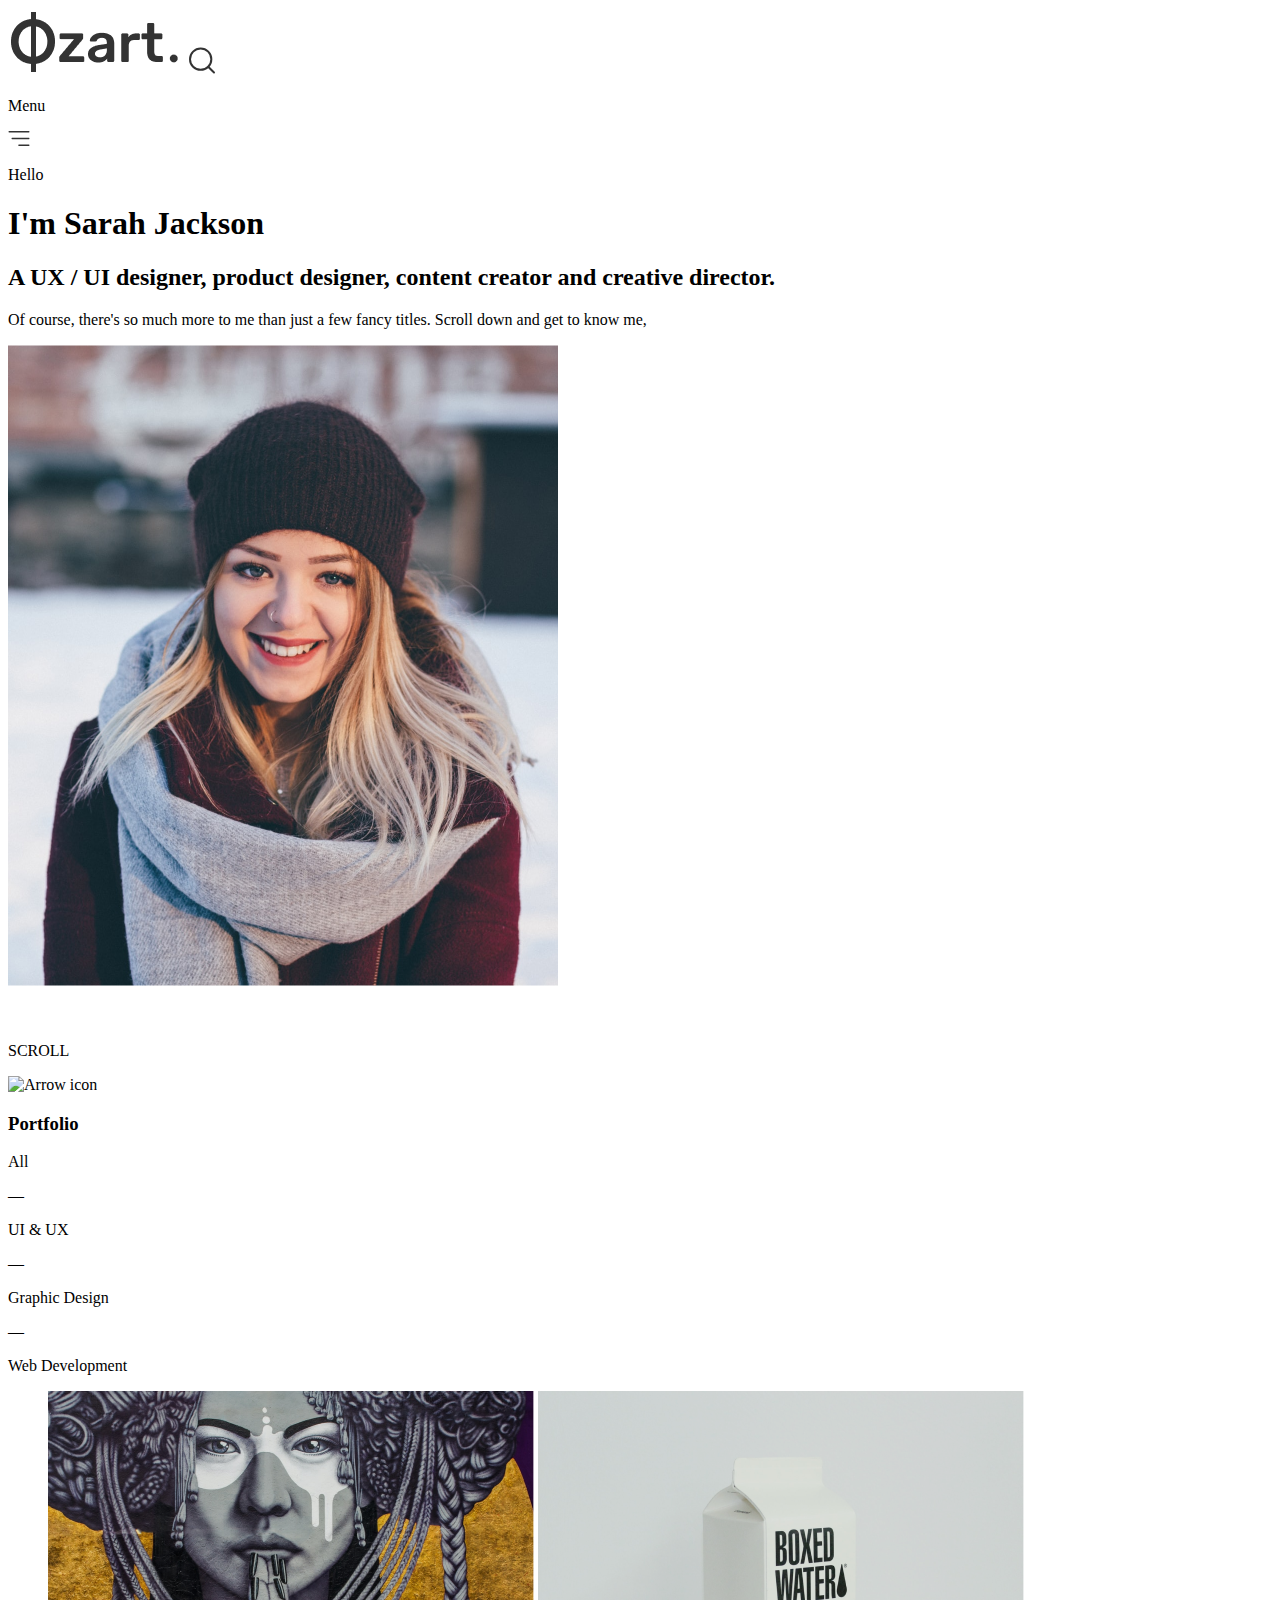
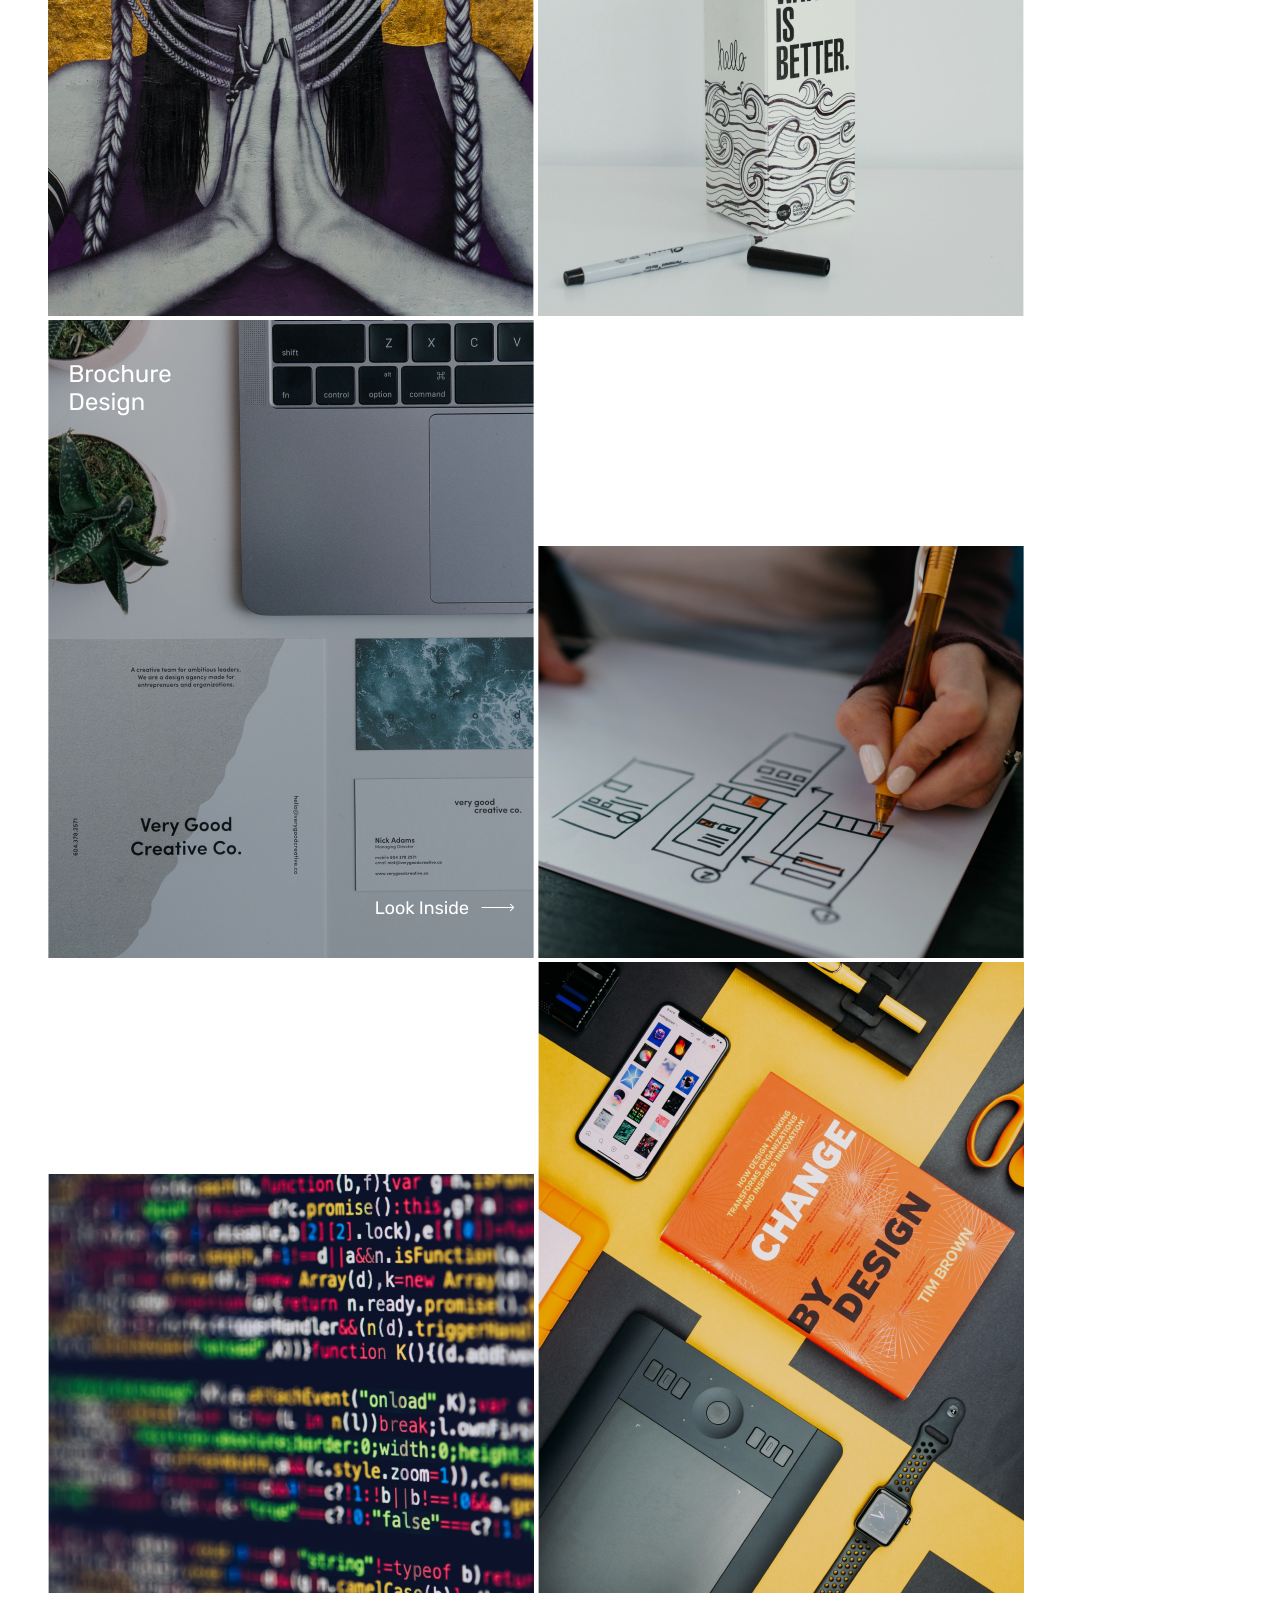
==== index.html @ 09c0f7e3 "portfolio section markup" ====
<!DOCTYPE html>
<html lang="en">
  <head>
    <meta charset="UTF-8" />
    <meta http-equiv="X-UA-Compatible" content="IE=edge" />
    <meta name="viewport" content="width=device-width, initial-scale=1.0" />
    <title>Ozart</title>
    <link rel="stylesheet" href="style.css" />
  </head>

  <body>
    <header>
      <img class="logo" src="images/ozart-logo.png" alt="Ozart logo" />

      <img class="search-icon" src="icons/search.svg" alt="Search icon" />

      <div class="menu-container">
        <p>Menu</p>
        <img src="icons/menu-icon.svg" alt="Menu icon" />
      </div>
    </header>

    <section class="hero-container">
      <article>
        <div>
          <div class="dash"></div>
          <p class="hello-text">Hello</p>
        </div>

        <h1>I&apos;m <span>Sarah Jackson</span></h1>
        <h2>
          A UX / UI designer, product designer, content creator and creative
          director.
        </h2>
        <p>
          Of course, there&apos;s so much more to me than just a few fancy
          titles. Scroll down and get to know me,
        </p>
      </article>

      <div class="hero-image-container">
        <img src="images/hero-image.png" alt="Lady in winter" />
      </div>
    </section>

    <section class="social">
      <div class="social-icons">
        <img src="icons/facebook-icon.svg" alt="Facebook icon" />
        <img src="icons/facebook-icon.svg" alt="Facebook icon" />
        <img src="icons/facebook-icon.svg" alt="Facebook icon" />
        <img src="icons/facebook-icon.svg" alt="Facebook icon" />
        <img src="icons/facebook-icon.svg" alt="Facebook icon" />
      </div>

      <div class="scroll-icon-container">
        <p>SCROLL</p>
        <img src="icons/arrow-icon.svg" alt="Arrow icon" />
      </div>

      <div class="social-empty-box"></div>
    </section>

    <section class="portfolio">
      <h3>Portfolio</h3>

      <nav>
        <p>All</p>
        <p>&mdash;</p>
        <p>UI &amp; UX</p>
        <p>&mdash;</p>
        <p>Graphic Design</p>
        <p>&mdash;</p>
        <p>Web Development</p>
      </nav>

      <figure>
        <div>
          <img src="images/photo-1.png" alt="African lady artwork" />
          <img src="images/photo-2.png" alt="Boxed water" />
        </div>

        <div>
          <img src="images/photo-3.png" alt="Brochure design" />
          <img src="images/photo-4.png" alt="Wireframe design" />
        </div>

        <div>
          <img src="images/photo-5.png" alt="Programming colorful syntax" />
          <img src="images/photo-6.png" alt="Tech lifestyle illustration" />
        </div>
      </figure>
    </section>
  </body>
</html>
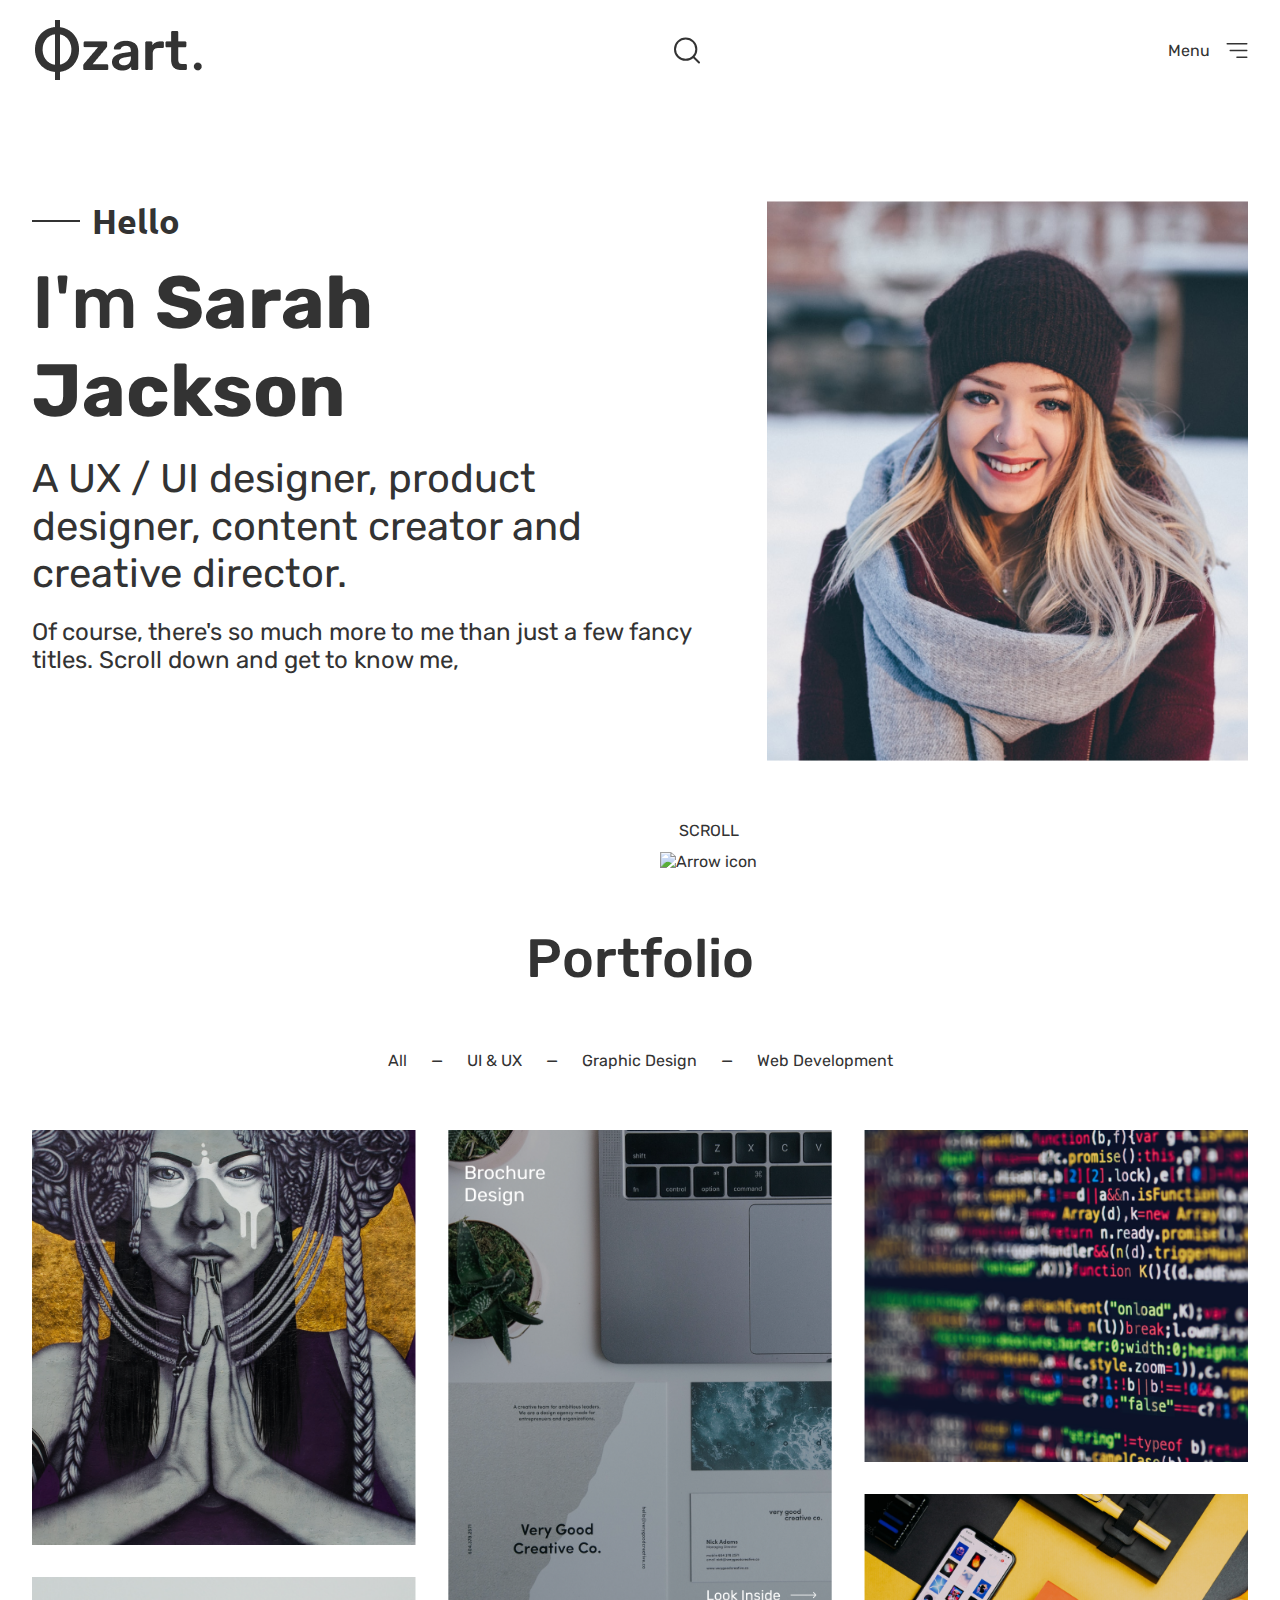
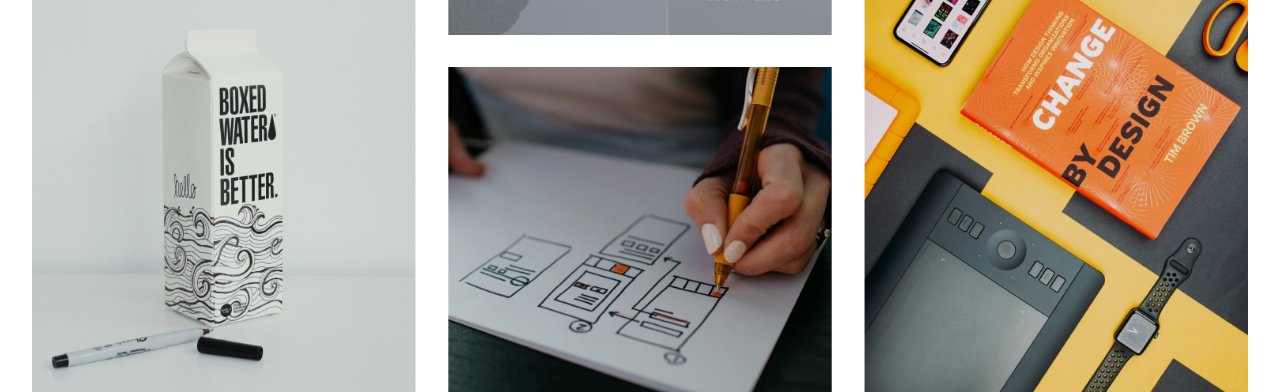
==== commit 2180b138: "styled portfolio section using flexbox" ====
--- a/index.html
+++ b/index.html
@@ -74,20 +74,20 @@
       </nav>
 
       <figure>
-        <div>
+        <figure>
           <img src="images/photo-1.png" alt="African lady artwork" />
           <img src="images/photo-2.png" alt="Boxed water" />
-        </div>
+        </figure>
 
-        <div>
+        <figure>
           <img src="images/photo-3.png" alt="Brochure design" />
           <img src="images/photo-4.png" alt="Wireframe design" />
-        </div>
+        </figure>
 
-        <div>
+        <figure>
           <img src="images/photo-5.png" alt="Programming colorful syntax" />
           <img src="images/photo-6.png" alt="Tech lifestyle illustration" />
-        </div>
+        </figure>
       </figure>
     </section>
   </body>
--- a/style.css
+++ b/style.css
@@ -0,0 +1,216 @@
+@import url("https://fonts.googleapis.com/css2?family=Rubik:wght@300;400;500;700;900&family=Ubuntu:wght@300;400;700&display=swap");
+
+:root {
+  font-family: "Rubik";
+  color: #333333;
+}
+
+* {
+  margin: 0;
+  padding: 0;
+  box-sizing: border-box;
+}
+
+body {
+  max-width: 1520px;
+  margin: 0 auto;
+  /* reduce this to 20px on screens
+  smaller than 768px */
+  padding: 0 32px;
+}
+
+header {
+  padding: 16px 0;
+  display: flex;
+  justify-content: space-between;
+  align-items: center;
+}
+
+.menu-container {
+  display: flex;
+  align-items: center;
+  gap: 16px;
+}
+
+.hero-container {
+  display: flex;
+  justify-content: space-between;
+  gap: 71px;
+  padding-top: 100px;
+}
+
+.hero-container article {
+  width: 58%;
+  display: flex;
+  flex-direction: column;
+  gap: 20px;
+}
+
+.hero-container > div {
+  width: 42%;
+  position: relative;
+}
+
+.hero-container > div img {
+  width: 100%;
+}
+
+.hero-container article > div {
+  display: flex;
+  align-items: center;
+  gap: 12px;
+}
+
+.dash {
+  width: 48px;
+  height: 2px;
+  background-color: #333333;
+}
+
+.hello-text {
+  font-family: "Ubuntu";
+  font-size: 34px;
+  font-weight: 700;
+  line-height: 39.07px;
+}
+
+.hero-container article h1 {
+  font-size: 74px;
+  line-height: 87.69px;
+  font-weight: 500;
+}
+
+.hero-container article h1 span {
+  font-weight: 700;
+}
+
+.hero-container article h2 {
+  font-size: 40px;
+  font-weight: 400;
+  line-height: 47.4px;
+}
+
+.hero-container article > p {
+  font-size: 24px;
+  line-height: 28.44px;
+  font-weight: 400;
+}
+
+.social {
+  display: flex;
+  justify-content: space-between;
+  padding: 56px 0;
+}
+
+.social-icons {
+  display: flex;
+  align-items: center;
+  gap: 31.84px;
+}
+
+.scroll-icon-container {
+  display: flex;
+  flex-direction: column;
+  gap: 12px;
+  align-items: center;
+}
+
+.social-empty-box {
+  width: 150px;
+}
+
+.portfolio {
+  display: flex;
+  flex-direction: column;
+  gap: 60px;
+  align-items: center;
+}
+
+.portfolio h3 {
+  font-size: 54px;
+  font-weight: 500;
+  line-height: 63.99px;
+  text-align: center;
+}
+
+.portfolio nav {
+  display: flex;
+  align-items: center;
+  gap: 24px;
+}
+
+.portfolio figure {
+  display: flex;
+  gap: 32px;
+}
+
+.portfolio figure > figure {
+  position: relative;
+  width: 33.33%;
+  display: flex;
+  flex-direction: column;
+  gap: 32px;
+}
+
+.portfolio figure > figure > img {
+  width: 100%;
+}
+
+/* media query */
+@media screen and (max-width: 768px) {
+  body {
+    padding: 0 20px;
+  }
+
+  .hero-container {
+    flex-direction: column;
+  }
+
+  .hero-container > * {
+    width: 100% !important;
+  }
+
+  .social {
+    align-items: center;
+    justify-content: center;
+  }
+
+  .scroll-icon-container,
+  .social-empty-box {
+    display: none;
+  }
+}
+
+@media screen and (max-width: 400px) {
+  body {
+    padding: 0 16px;
+  }
+
+  .search-icon {
+    display: none;
+  }
+
+  .logo {
+    width: 96px;
+    height: 38px;
+  }
+
+  .menu-container p {
+    display: none;
+  }
+
+  .hero-container {
+    padding-top: 80px;
+  }
+
+  .hero-container article h1 {
+    font-size: 32px;
+    line-height: 38px;
+  }
+
+  .hero-container article h2,
+  .hero-container article p {
+    font-size: 18px;
+    line-height: 21px;
+  }
+}
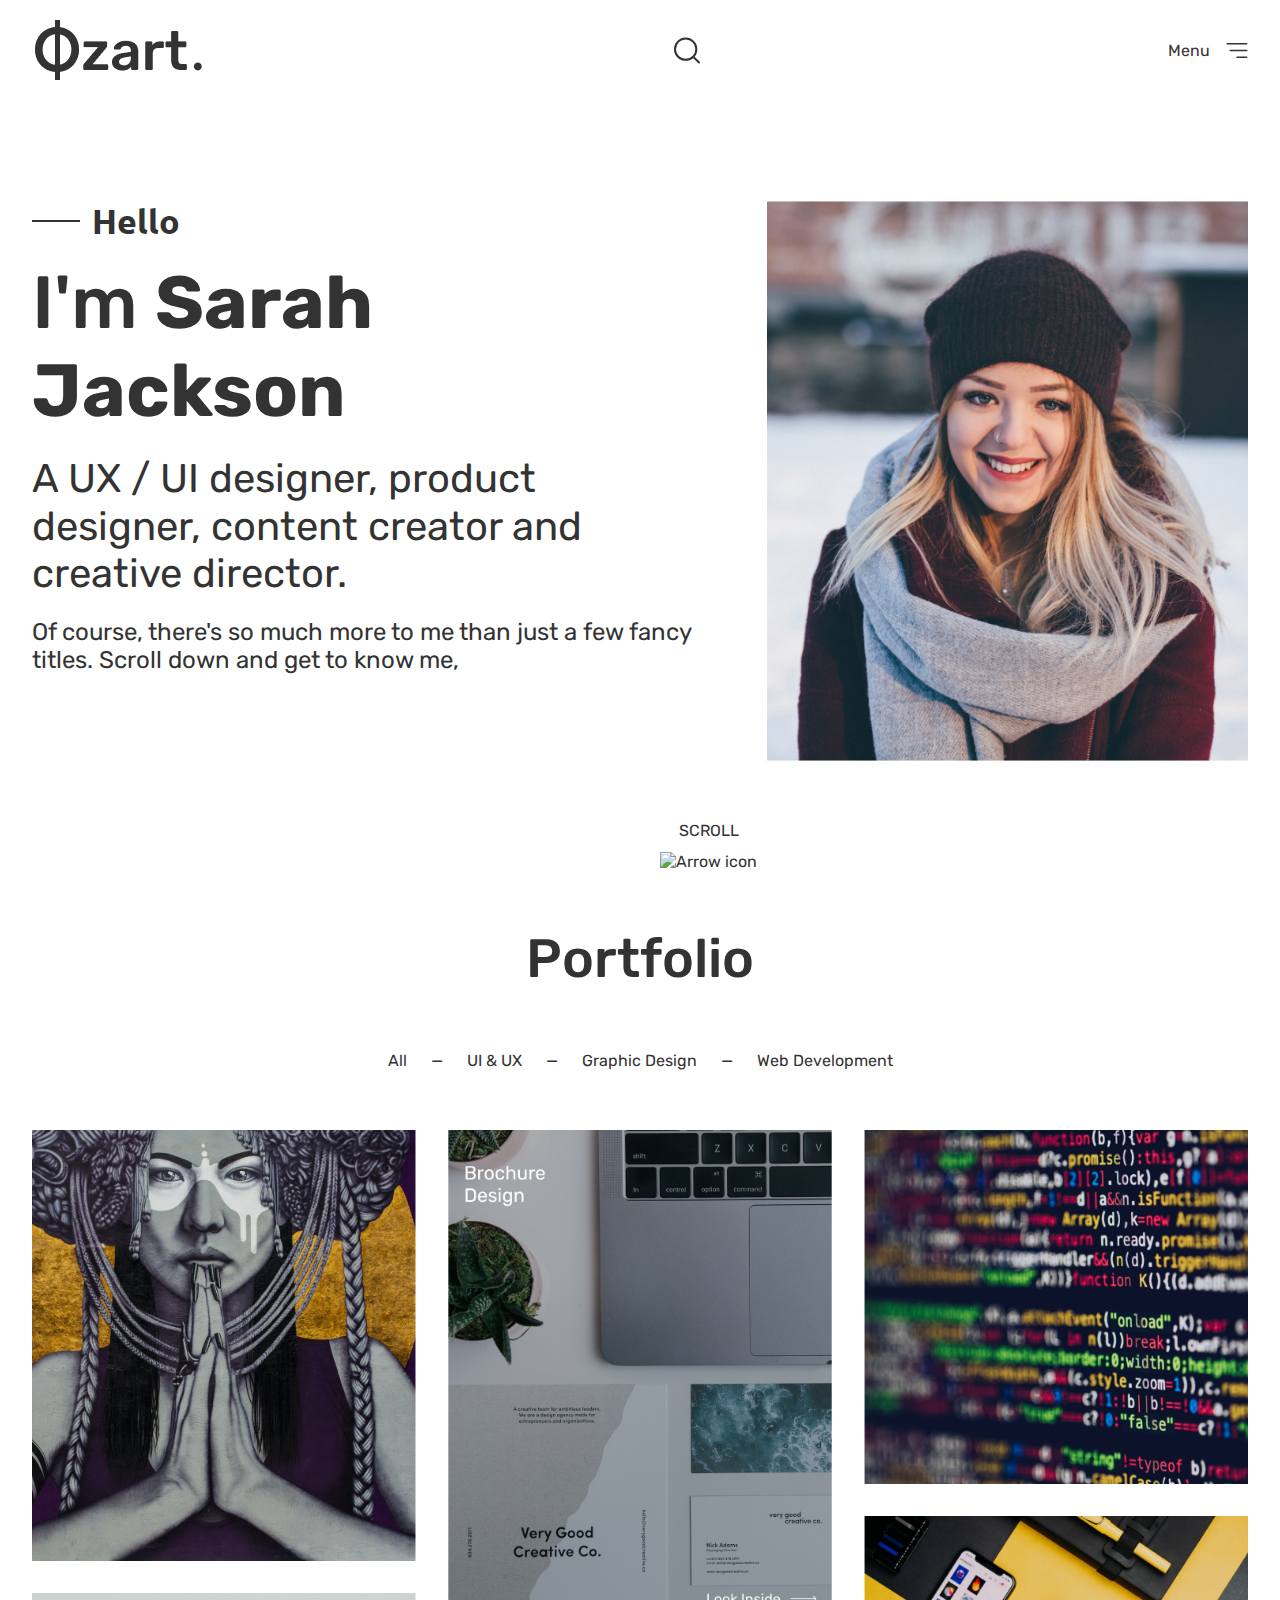
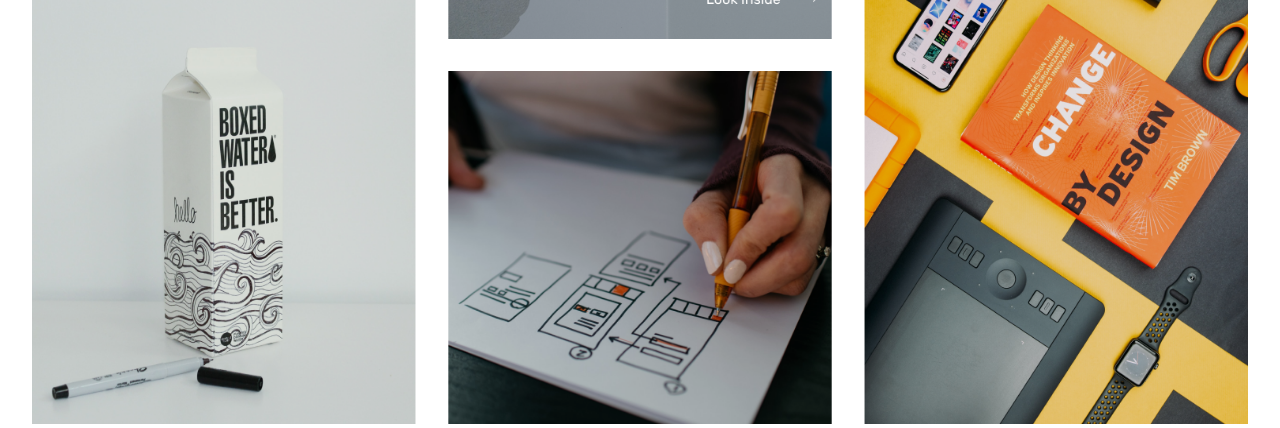
==== commit e3a01502: "styled portfolio section using grid" ====
--- a/index.html
+++ b/index.html
@@ -74,20 +74,29 @@
       </nav>
 
       <figure>
-        <figure>
+        <div>
           <img src="images/photo-1.png" alt="African lady artwork" />
+        </div>
+
+        <div>
+          <img src="images/photo-3.png" alt="Brochure design" />
+        </div>
+
+        <div>
+          <img src="images/photo-5.png" alt="Programming colorful syntax" />
+        </div>
+
+        <div>
           <img src="images/photo-2.png" alt="Boxed water" />
-        </figure>
+        </div>
 
-        <figure>
-          <img src="images/photo-3.png" alt="Brochure design" />
+        <div>
           <img src="images/photo-4.png" alt="Wireframe design" />
-        </figure>
+        </div>
 
-        <figure>
-          <img src="images/photo-5.png" alt="Programming colorful syntax" />
+        <div>
           <img src="images/photo-6.png" alt="Tech lifestyle illustration" />
-        </figure>
+        </div>
       </figure>
     </section>
   </body>
--- a/style.css
+++ b/style.css
@@ -139,7 +139,7 @@
   gap: 24px;
 }
 
-.portfolio figure {
+/* .portfolio figure {
   display: flex;
   gap: 32px;
 }
@@ -154,6 +154,52 @@
 
 .portfolio figure > figure > img {
   width: 100%;
+} */
+
+.portfolio figure {
+  display: grid;
+  grid-template-columns: repeat(3, 1fr);
+  grid-template-rows: repeat(12, 1fr);
+  gap: 32px;
+}
+
+.portfolio figure > div {
+  position: relative;
+}
+
+.portfolio figure > div > img {
+  width: 100%;
+  height: 100%;
+}
+
+.portfolio figure div:nth-child(1) {
+  grid-row-start: 1;
+  grid-row-end: 7;
+}
+
+.portfolio figure div:nth-child(4) {
+  grid-row-start: 7;
+  grid-row-end: 13;
+}
+
+.portfolio figure div:nth-child(2) {
+  grid-row-start: 1;
+  grid-row-end: 8;
+}
+
+.portfolio figure div:nth-child(5) {
+  grid-row-start: 8;
+  grid-row-end: 13;
+}
+
+.portfolio figure div:nth-child(3) {
+  grid-row-start: 1;
+  grid-row-end: 6;
+}
+
+.portfolio figure div:nth-child(6) {
+  grid-row-start: 6;
+  grid-row-end: 13;
 }
 
 /* media query */
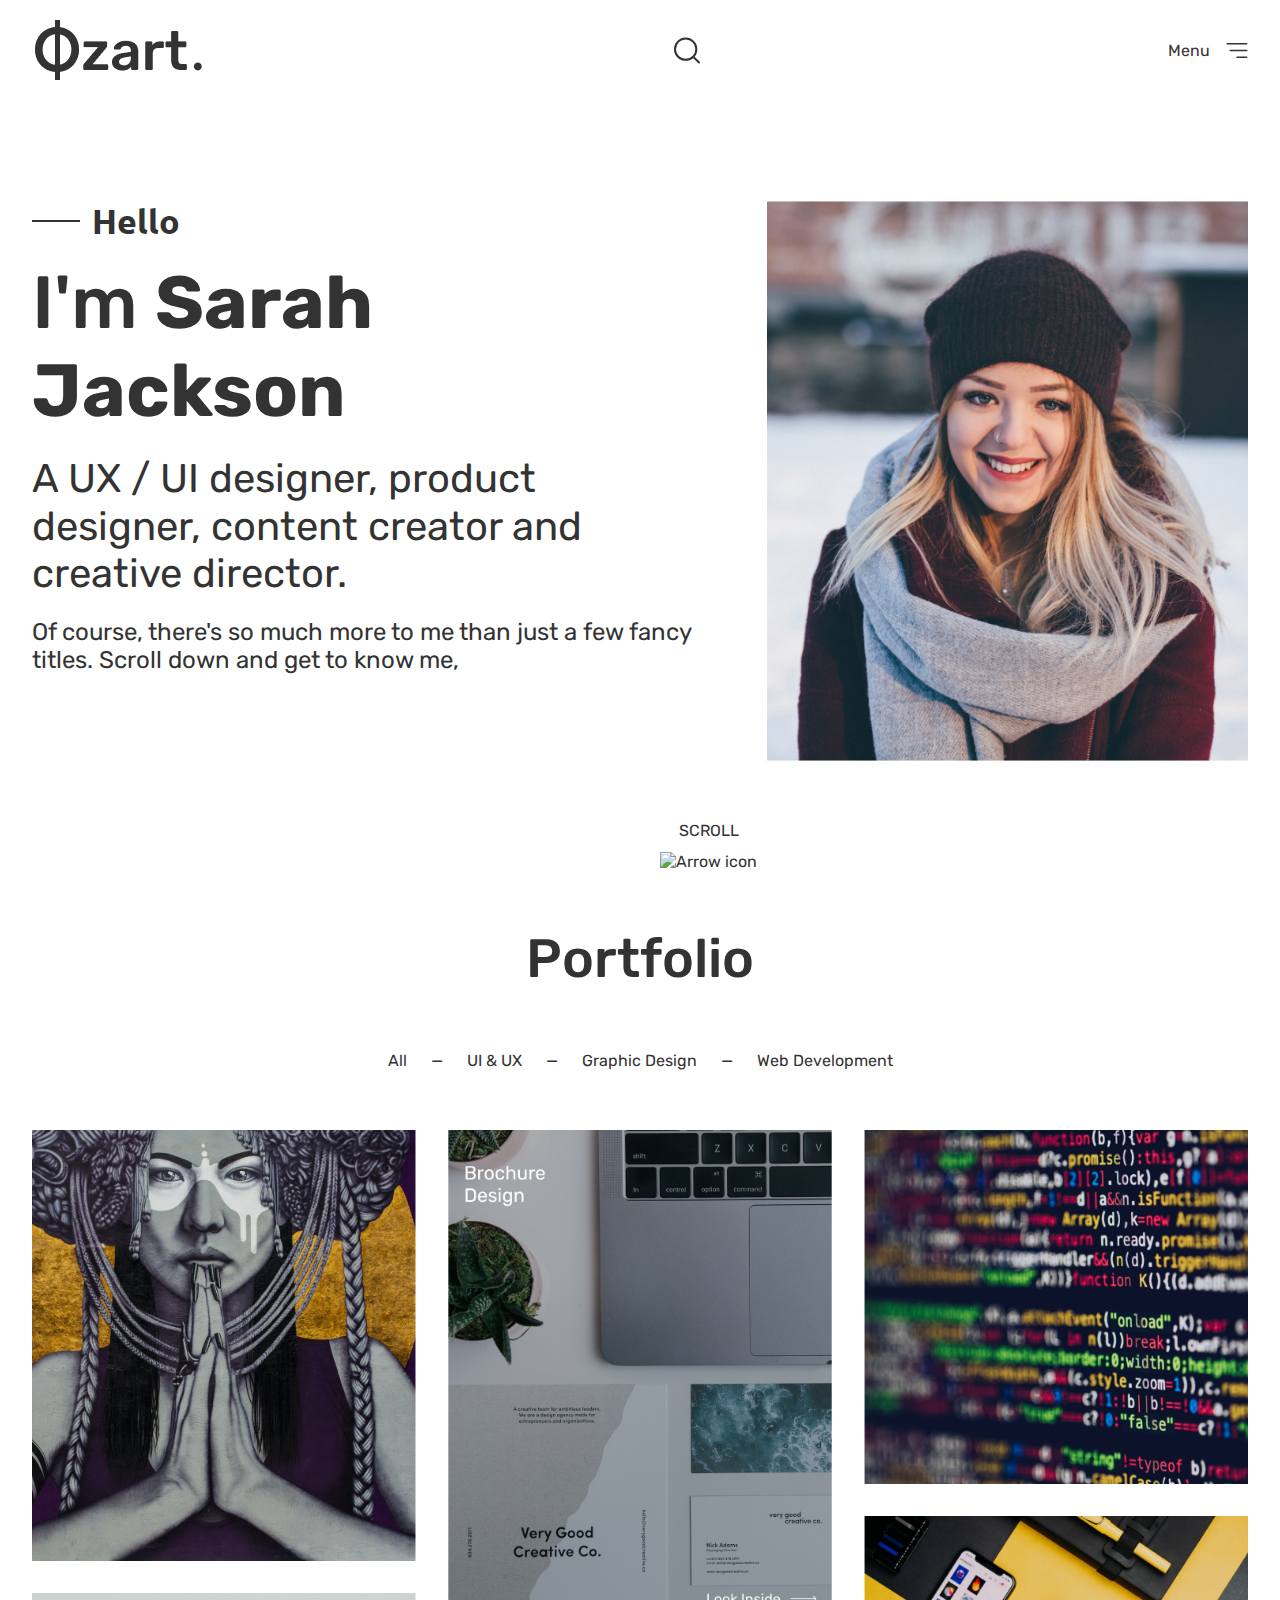
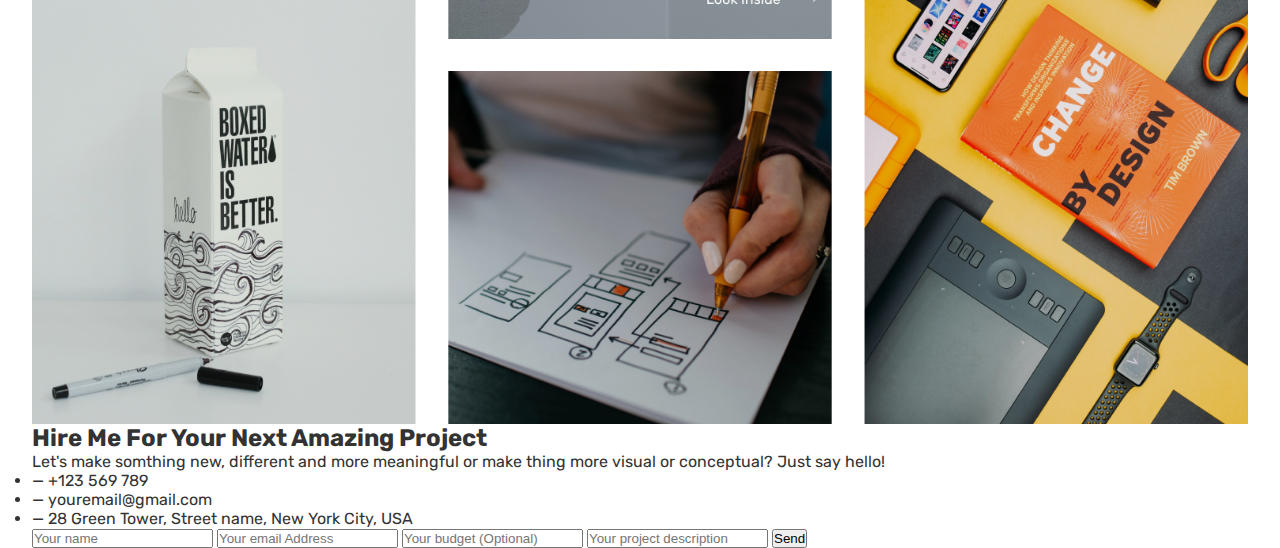
==== commit 2d76a202: "markup for contact section" ====
--- a/index.html
+++ b/index.html
@@ -99,5 +99,41 @@
         </div>
       </figure>
     </section>
+
+    <section class="contact">
+      <h2>Hire Me For Your Next Amazing Project</h2>
+
+      <div>
+        <article>
+          <p>
+            Let&apos;s make somthing new, different and more meaningful or make
+            thing more visual or conceptual? Just say hello!
+          </p>
+
+          <ul>
+            <li>
+              <p>&mdash; +123 569 789</p>
+            </li>
+
+            <li>
+              <p>&mdash; youremail@gmail.com</p>
+            </li>
+
+            <li>
+              <p>&mdash; 28 Green Tower, Street name, New York City, USA</p>
+            </li>
+          </ul>
+        </article>
+
+        <form>
+          <input type="text" placeholder="Your name" />
+          <input type="email" placeholder="Your email Address" />
+          <input type="number" placeholder="Your budget (Optional)" />
+          <input type="text" placeholder="Your project description" />
+
+          <button type="submit">Send</button>
+        </form>
+      </div>
+    </section>
   </body>
 </html>
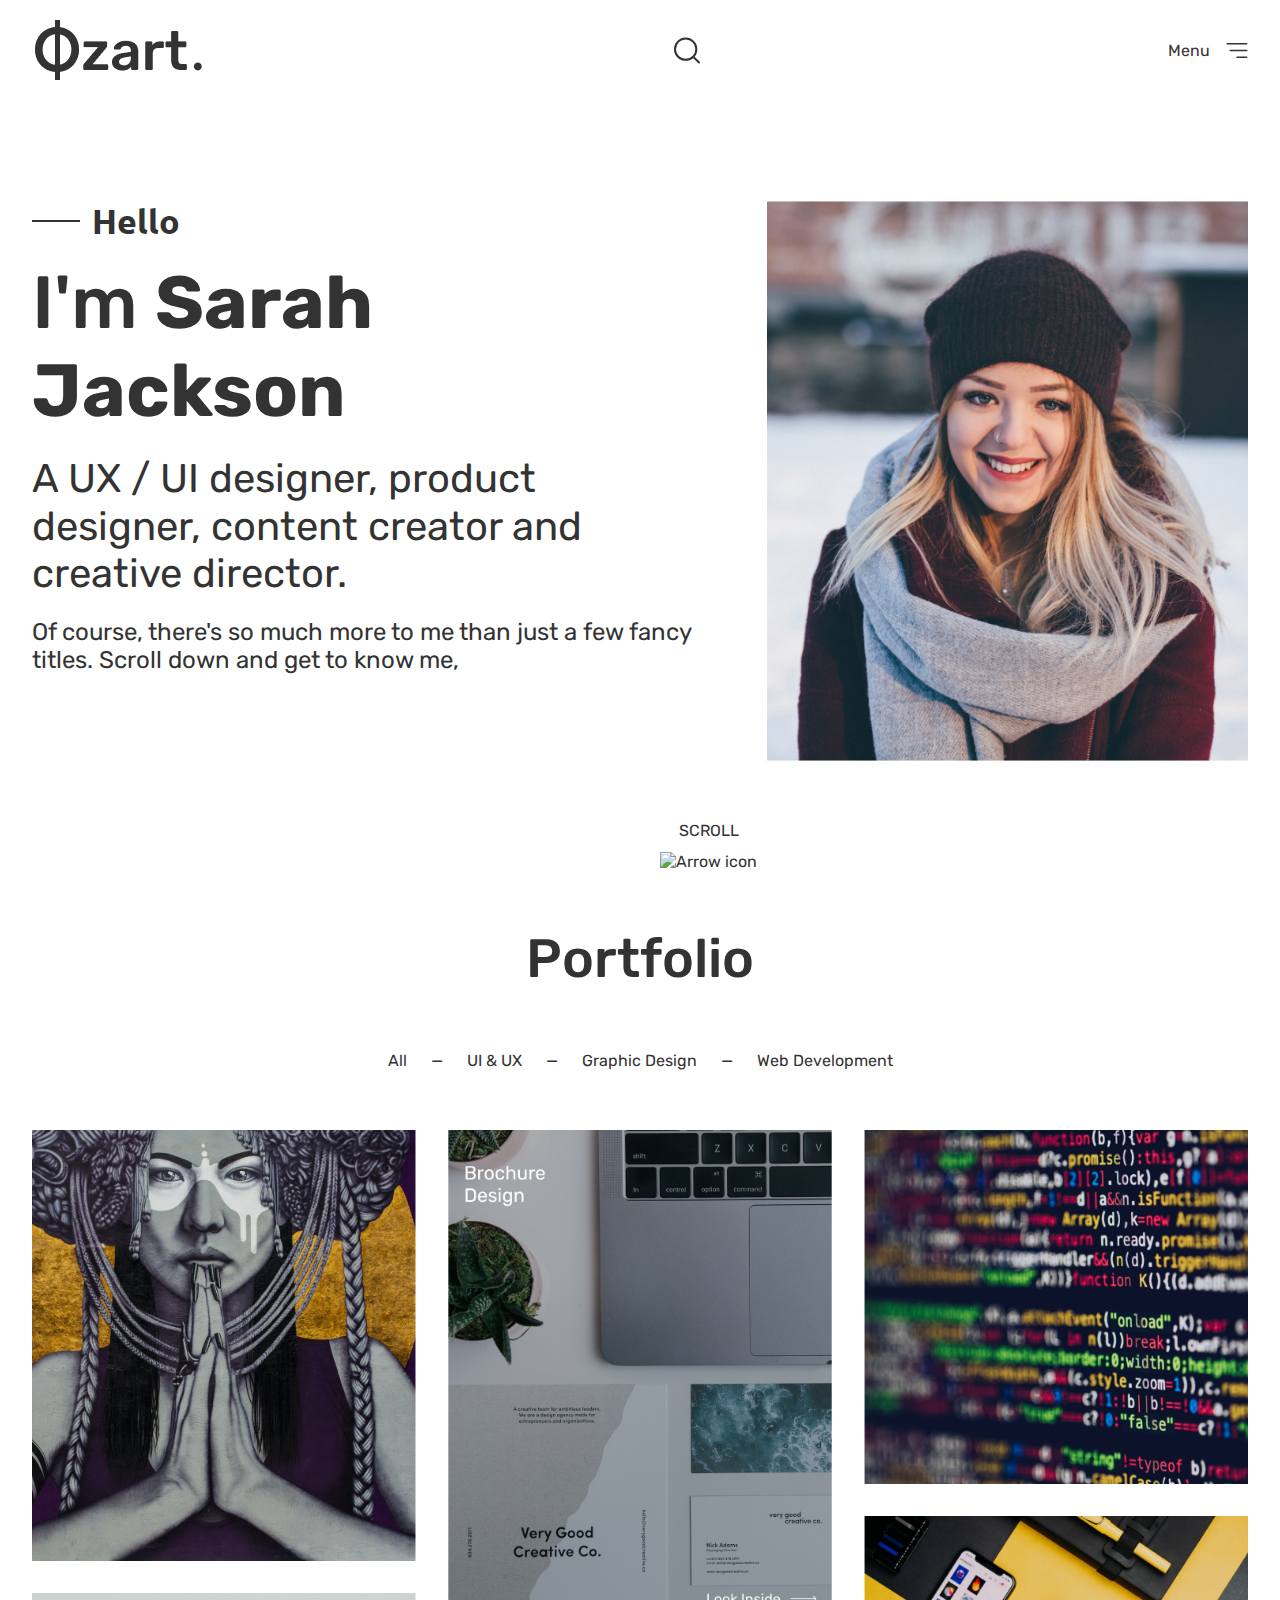
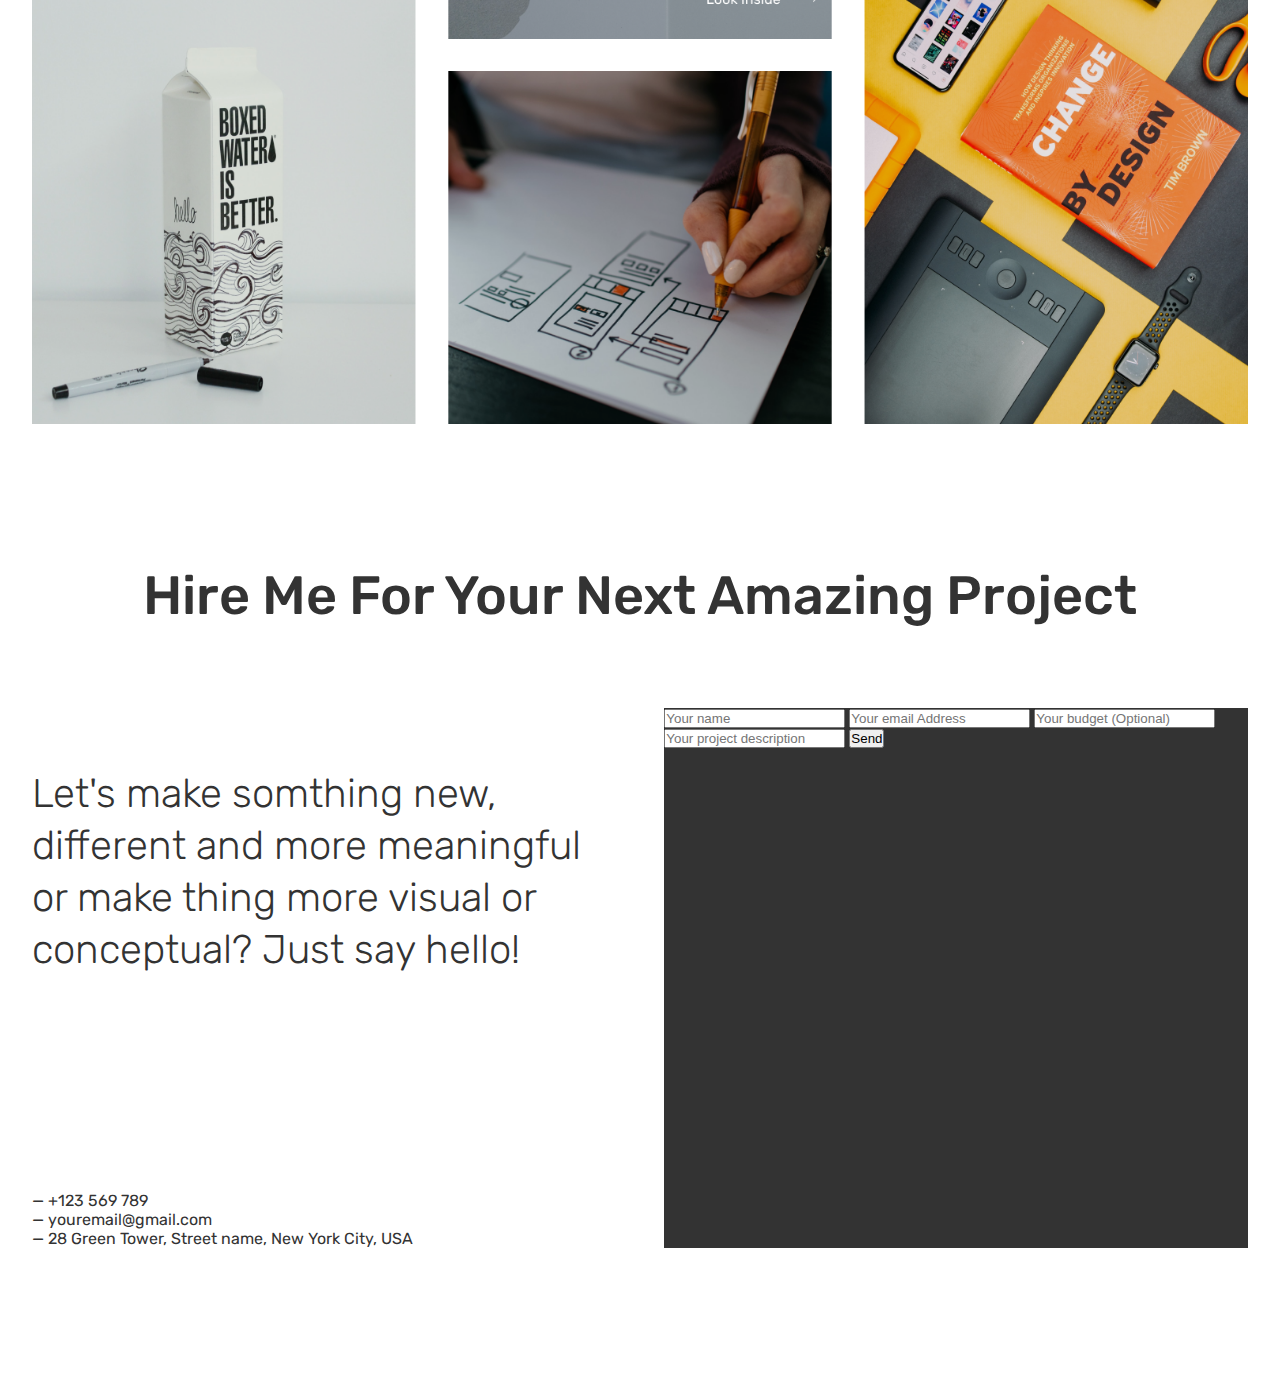
==== commit 24c8b693: "styles for contact section" ====
--- a/index.html
+++ b/index.html
@@ -100,7 +100,7 @@
       </figure>
     </section>
 
-    <section class="contact">
+    <section class="contact-container">
       <h2>Hire Me For Your Next Amazing Project</h2>
 
       <div>
--- a/style.css
+++ b/style.css
@@ -202,6 +202,51 @@
   grid-row-end: 13;
 }
 
+.contact-container {
+  display: flex;
+  flex-direction: column;
+  gap: 80px;
+  padding: 140px 0;
+}
+
+.contact-container h2 {
+  text-align: center;
+  font-size: 54px;
+  font-weight: 500;
+  line-height: 63.99px;
+}
+
+.contact-container > div {
+  display: flex;
+  justify-content: space-between;
+}
+
+.contact-container > div > * {
+  width: 48%;
+}
+
+.contact-container article {
+  display: flex;
+  flex-direction: column;
+  justify-content: space-between;
+}
+
+.contact-container article > p {
+  font-size: 40px;
+  font-weight: 300;
+  line-height: 52px;
+  margin-top: 60px;
+}
+
+.contact-container article ul {
+  list-style: none;
+}
+
+.contact-container form {
+  min-height: 540px;
+  background-color: #333333;
+}
+
 /* media query */
 @media screen and (max-width: 768px) {
   body {
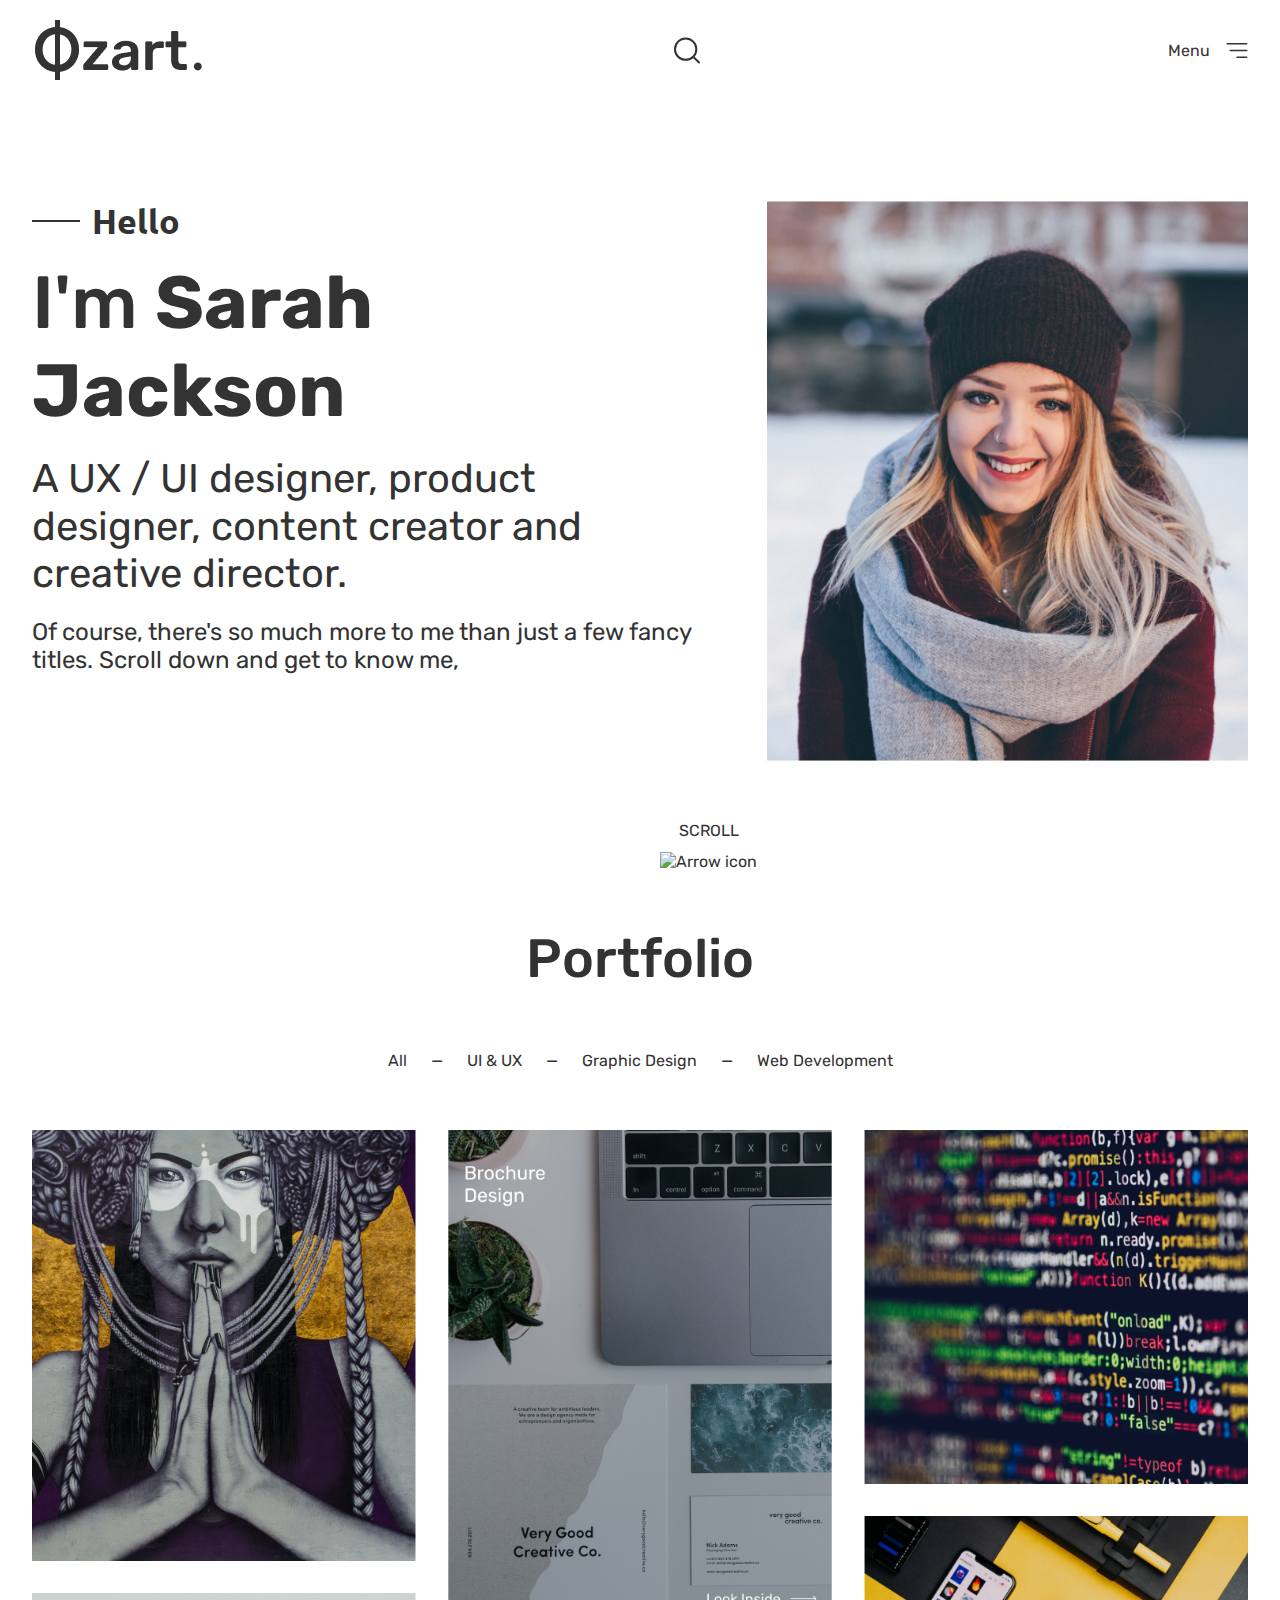
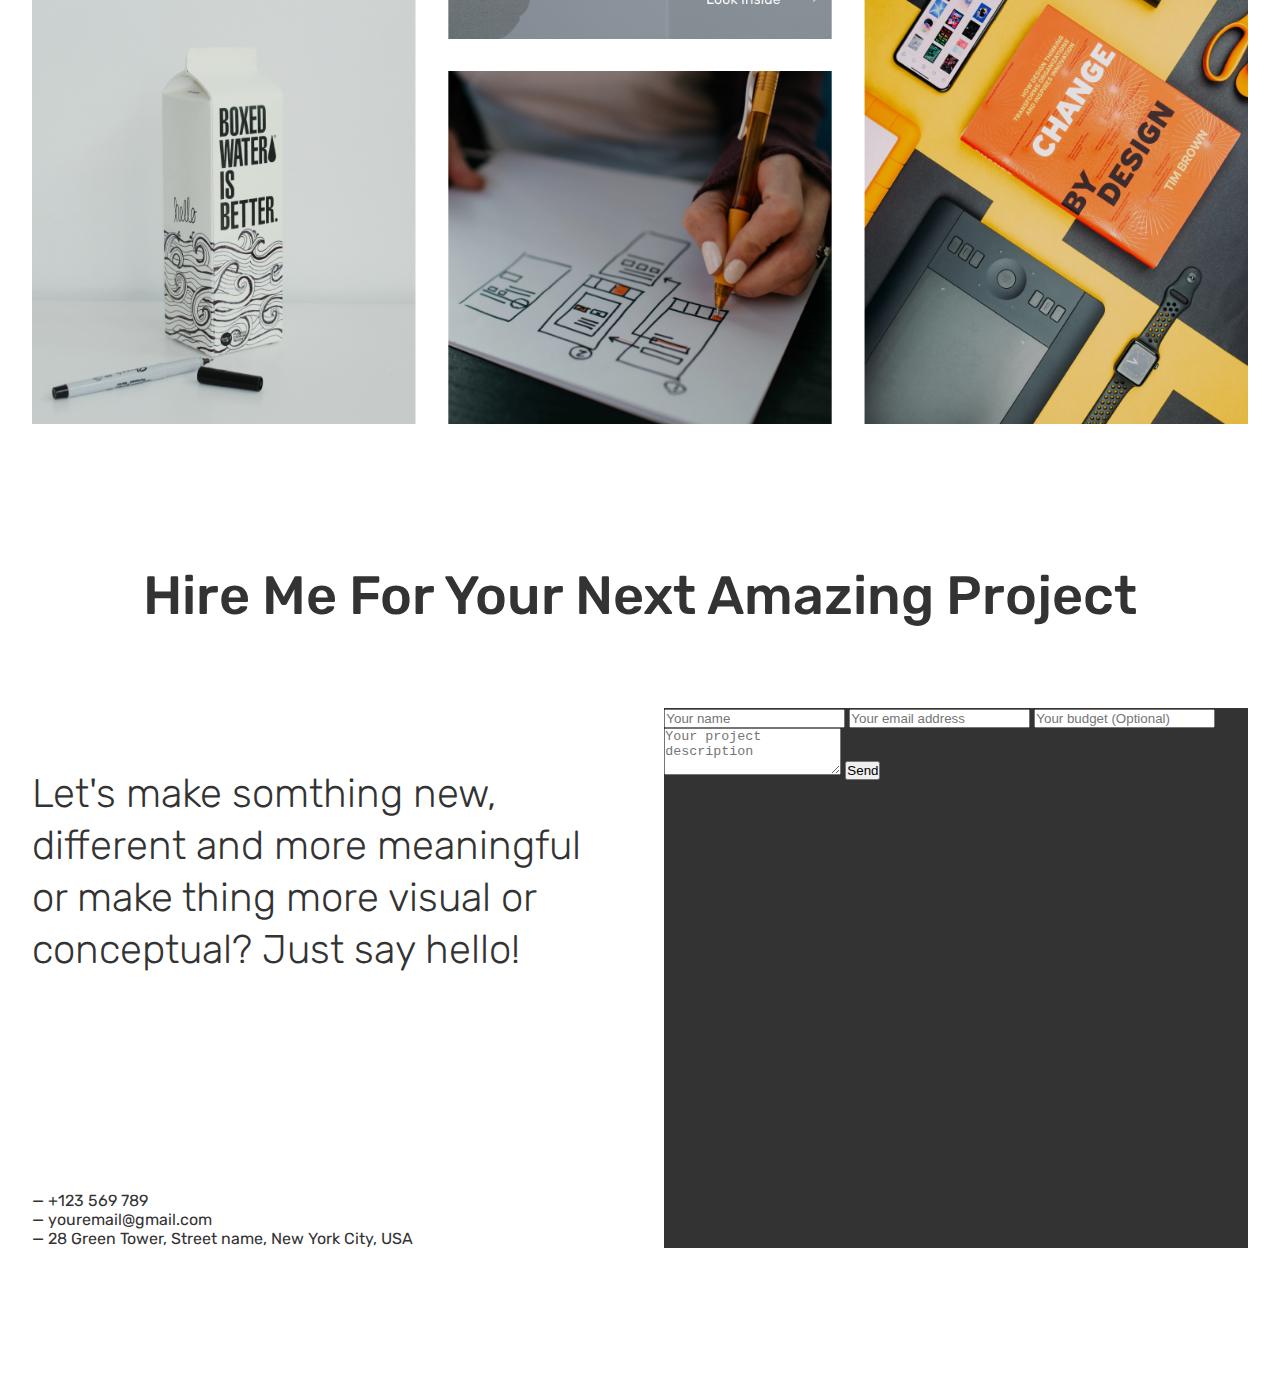
==== commit a0de5b7e: "applied rows to textarea" ====
--- a/index.html
+++ b/index.html
@@ -127,9 +127,9 @@
 
         <form>
           <input type="text" placeholder="Your name" />
-          <input type="email" placeholder="Your email Address" />
+          <input type="email" placeholder="Your email address" />
           <input type="number" placeholder="Your budget (Optional)" />
-          <input type="text" placeholder="Your project description" />
+          <textarea placeholder="Your project description" rows="3"></textarea>
 
           <button type="submit">Send</button>
         </form>
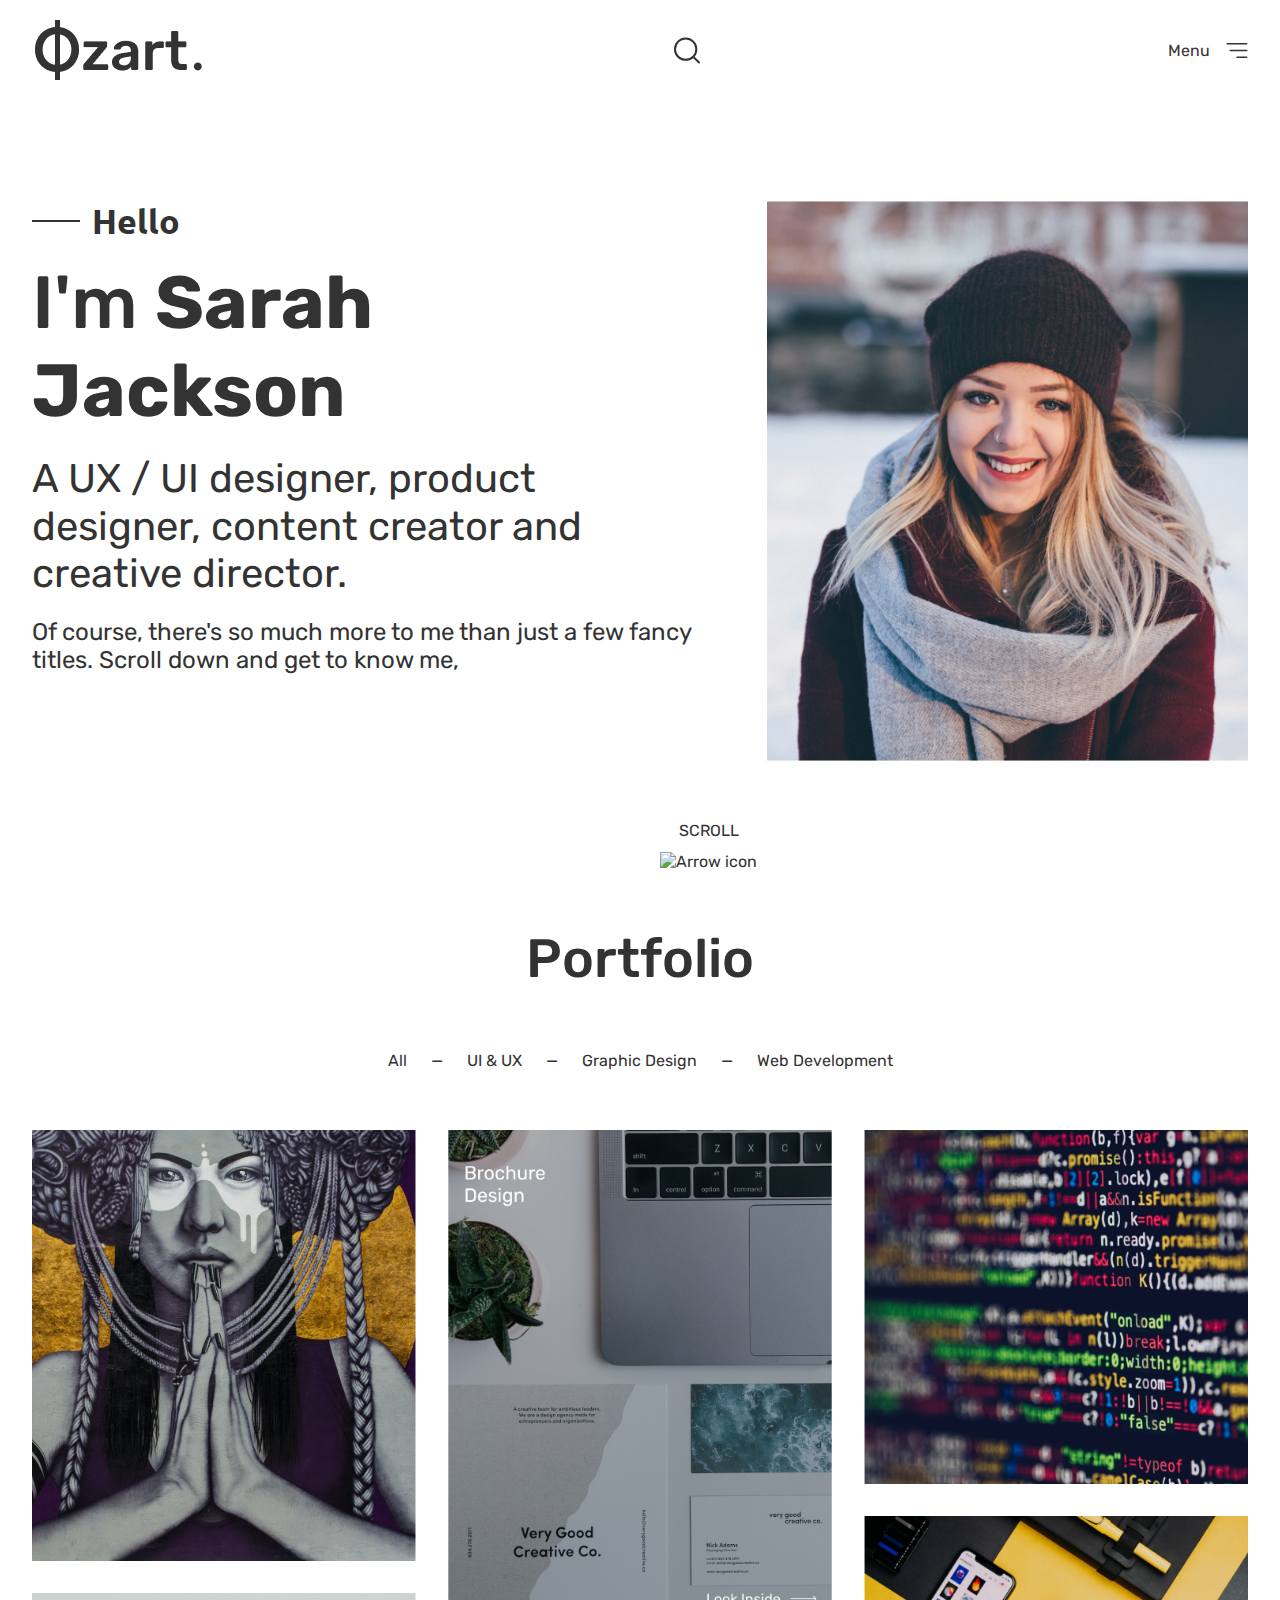
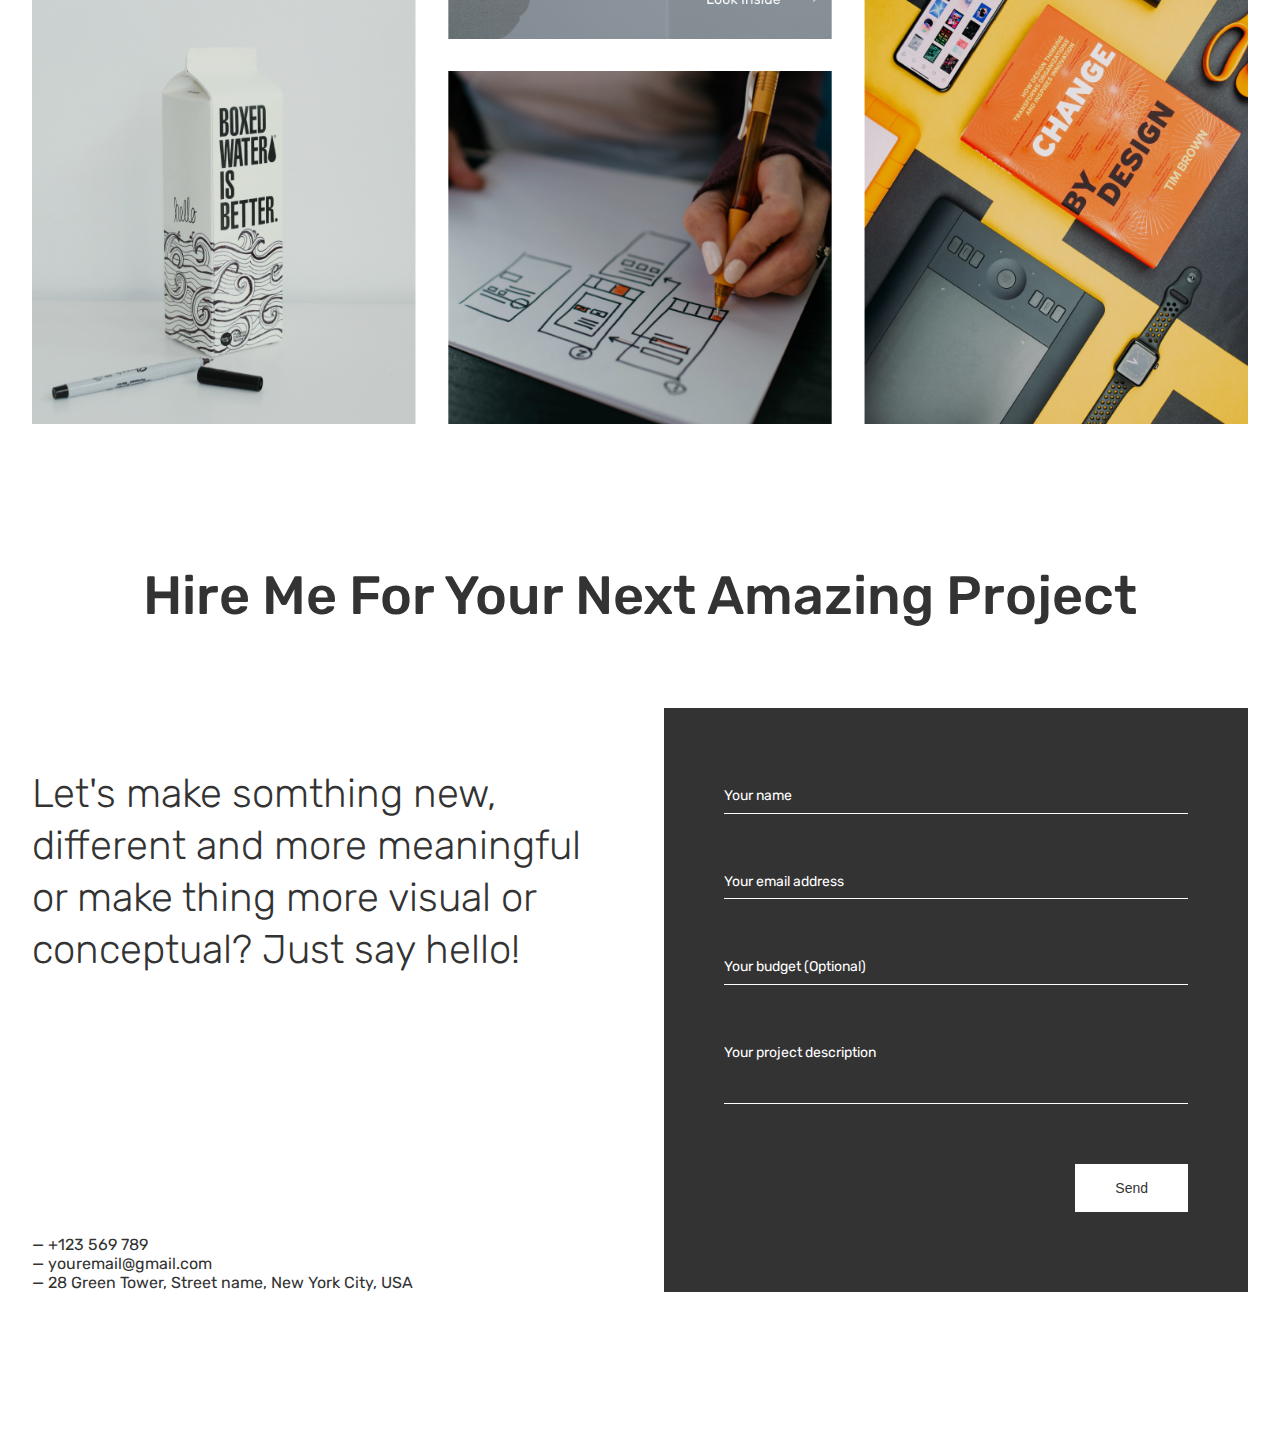
==== commit 8eb6e09c: "styles for contact form" ====
--- a/index.html
+++ b/index.html
@@ -125,7 +125,7 @@
           </ul>
         </article>
 
-        <form>
+        <form class="contact-form">
           <input type="text" placeholder="Your name" />
           <input type="email" placeholder="Your email address" />
           <input type="number" placeholder="Your budget (Optional)" />
--- a/style.css
+++ b/style.css
@@ -242,9 +242,57 @@
   list-style: none;
 }
 
-.contact-container form {
-  min-height: 540px;
+.contact-form {
+  display: flex;
+  flex-direction: column;
+  gap: 60px;
+  padding: 80px 60px;
   background-color: #333333;
+}
+
+.contact-form input,
+.contact-form textarea {
+  background-color: transparent;
+  border: none;
+  font-size: 14px;
+  font-weight: 400;
+  line-height: 16.59px;
+  color: white;
+  font-family: inherit;
+}
+
+.contact-form input::placeholder,
+.contact-form textarea::placeholder {
+  color: white;
+}
+
+.contact-form input,
+.contact-form textarea {
+  display: block;
+  width: 100%;
+  padding-bottom: 8px;
+  border-bottom: 1px solid white;
+}
+
+.contact-form input:focus,
+.contact-form textarea:focus {
+  outline: none;
+}
+
+.contact-form textarea {
+  resize: none;
+}
+
+.contact-form button {
+  padding: 16px 40px;
+  font-size: 14px;
+  font-weight: 300;
+  line-height: 16.59px;
+  color: #333333;
+  background-color: white;
+  border: none;
+  align-self: flex-end;
+  cursor: pointer;
 }
 
 /* media query */
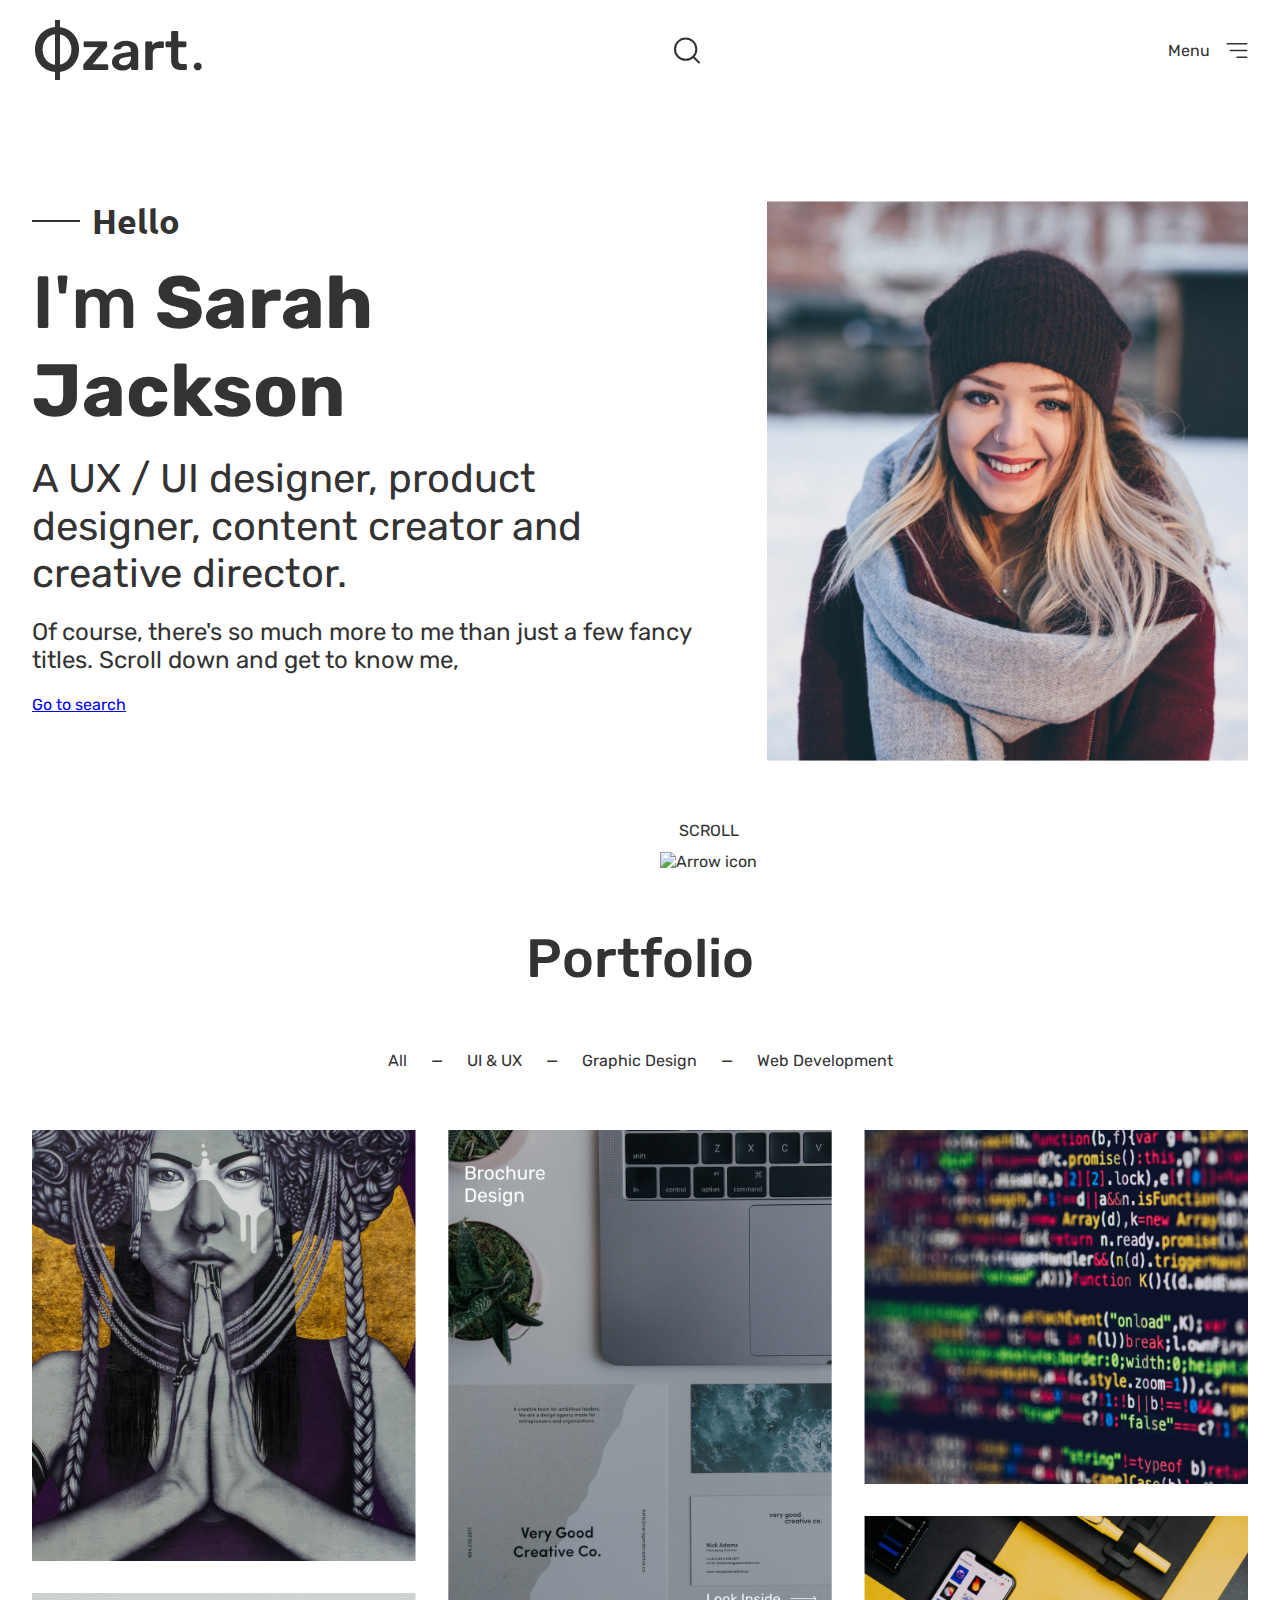
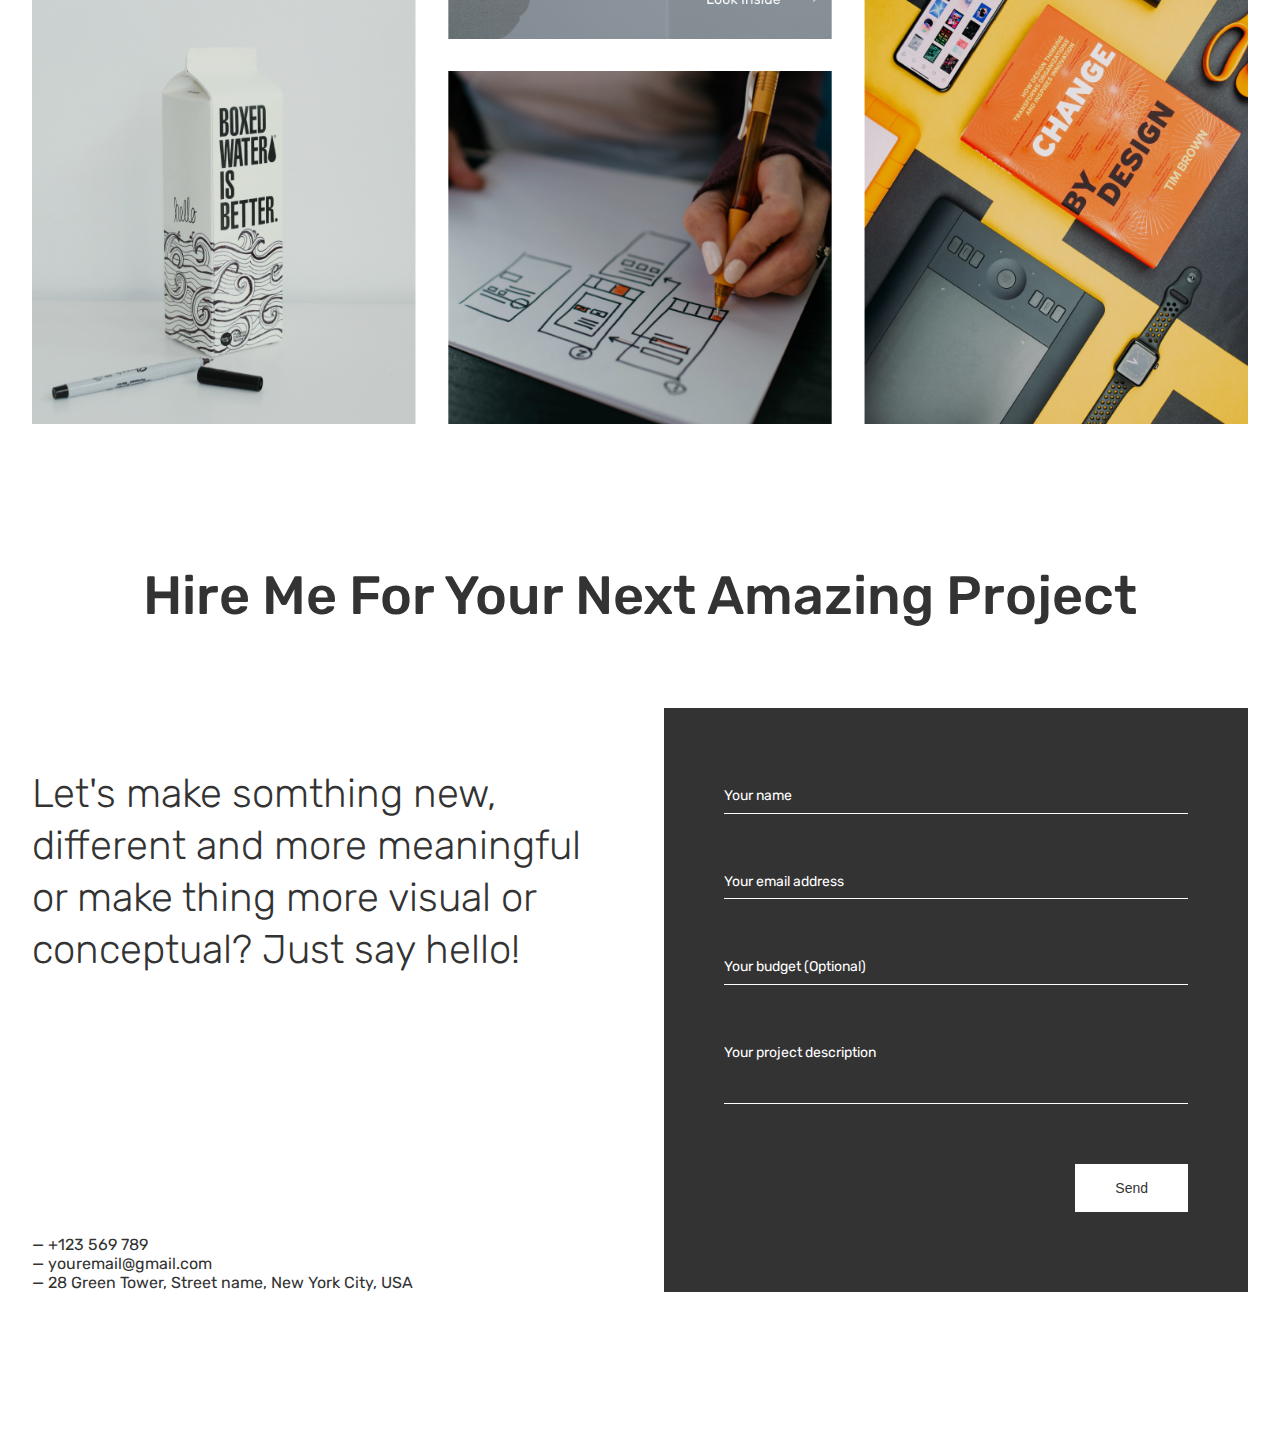
==== commit 82b61275: "impromptu form" ====
--- a/index.html
+++ b/index.html
@@ -36,6 +36,7 @@
           Of course, there&apos;s so much more to me than just a few fancy
           titles. Scroll down and get to know me,
         </p>
+        <a href="form.html">Go to search</a>
       </article>
 
       <div class="hero-image-container">
